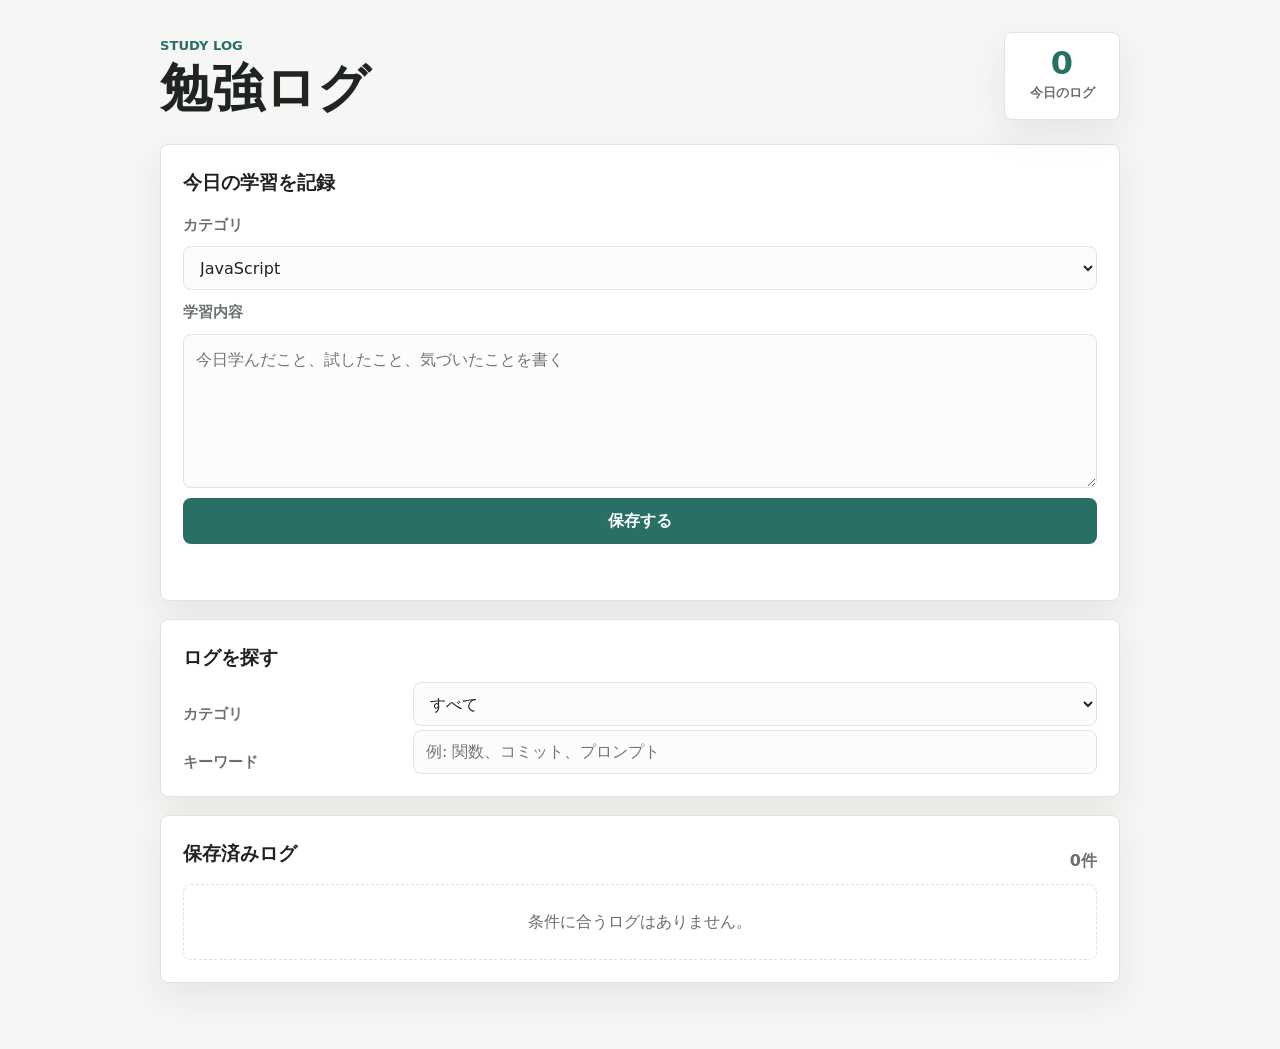
==== index.html @ d8c9ed02 "first commit" ====
<!DOCTYPE html>
<html lang="ja">
<head>
  <meta charset="UTF-8">
  <meta name="viewport" content="width=device-width, initial-scale=1.0">
  <title>勉強ログ</title>
  <link rel="stylesheet" href="style.css">
</head>
<body>
  <main class="app-shell">
    <header class="app-header">
      <div>
        <p class="eyebrow">Study Log</p>
        <h1>勉強ログ</h1>
      </div>
      <section class="today-count" aria-label="今日学んだ数">
        <span id="todayCount">0</span>
        <small>今日のログ</small>
      </section>
    </header>

    <section class="log-form-section" aria-labelledby="formTitle">
      <h2 id="formTitle">今日の学習を記録</h2>
      <form id="logForm" class="log-form">
        <label for="categoryInput">カテゴリ</label>
        <select id="categoryInput" name="category" required>
          <option value="JavaScript">JavaScript</option>
          <option value="Codex">Codex</option>
          <option value="Git">Git</option>
          <option value="AI活用">AI活用</option>
          <option value="その他">その他</option>
        </select>

        <label for="contentInput">学習内容</label>
        <textarea id="contentInput" name="content" rows="5" placeholder="今日学んだこと、試したこと、気づいたことを書く" required></textarea>

        <button type="submit">保存する</button>
        <p id="formMessage" class="form-message" aria-live="polite"></p>
      </form>
    </section>

    <section class="filter-section" aria-labelledby="filterTitle">
      <h2 id="filterTitle">ログを探す</h2>
      <div class="filters">
        <label for="categoryFilter">カテゴリ</label>
        <select id="categoryFilter">
          <option value="all">すべて</option>
          <option value="JavaScript">JavaScript</option>
          <option value="Codex">Codex</option>
          <option value="Git">Git</option>
          <option value="AI活用">AI活用</option>
          <option value="その他">その他</option>
        </select>

        <label for="keywordInput">キーワード</label>
        <input id="keywordInput" type="search" placeholder="例: 関数、コミット、プロンプト">
      </div>
    </section>

    <section class="log-list-section" aria-labelledby="listTitle">
      <div class="section-heading">
        <h2 id="listTitle">保存済みログ</h2>
        <span id="resultCount" class="result-count">0件</span>
      </div>
      <div id="logList" class="log-list"></div>
    </section>
  </main>

  <script src="js/storage.js"></script>
  <script src="js/render.js"></script>
  <script src="js/app.js"></script>
</body>
</html>
---- style.css ----
:root {
  --bg: #f6f7f4;
  --surface: #ffffff;
  --text: #202421;
  --muted: #6a716d;
  --line: #dfe4dd;
  --accent: #287065;
  --accent-dark: #1f5a51;
  --accent-soft: #e5f1ee;
  --danger: #b93838;
  --shadow: 0 14px 35px rgba(32, 36, 33, 0.08);
}

* {
  box-sizing: border-box;
}

body {
  margin: 0;
  min-height: 100vh;
  background: var(--bg);
  color: var(--text);
  font-family: system-ui, -apple-system, BlinkMacSystemFont, "Segoe UI", sans-serif;
  line-height: 1.6;
}

button,
input,
select,
textarea {
  font: inherit;
}

.app-shell {
  width: min(960px, calc(100% - 32px));
  margin: 0 auto;
  padding: 32px 0 48px;
}

.app-header {
  display: flex;
  align-items: center;
  justify-content: space-between;
  gap: 16px;
  margin-bottom: 24px;
}

.eyebrow {
  margin: 0 0 4px;
  color: var(--accent);
  font-size: 0.82rem;
  font-weight: 700;
  letter-spacing: 0;
  text-transform: uppercase;
}

h1,
h2,
p {
  margin-top: 0;
}

h1 {
  margin-bottom: 0;
  font-size: clamp(2rem, 8vw, 3.25rem);
  line-height: 1.1;
}

h2 {
  margin-bottom: 16px;
  font-size: 1.18rem;
}

.today-count {
  min-width: 116px;
  padding: 14px 16px;
  border: 1px solid var(--line);
  border-radius: 8px;
  background: var(--surface);
  box-shadow: var(--shadow);
  text-align: center;
}

.today-count span {
  display: block;
  color: var(--accent);
  font-size: 2rem;
  font-weight: 800;
  line-height: 1;
}

.today-count small {
  color: var(--muted);
  font-weight: 700;
}

.log-form-section,
.filter-section,
.log-list-section {
  margin-bottom: 18px;
  padding: 22px;
  border: 1px solid var(--line);
  border-radius: 8px;
  background: var(--surface);
  box-shadow: var(--shadow);
}

.log-form,
.filters {
  display: grid;
  gap: 10px;
}

label {
  color: var(--muted);
  font-size: 0.92rem;
  font-weight: 700;
}

select,
input,
textarea {
  width: 100%;
  border: 1px solid var(--line);
  border-radius: 8px;
  background: #fbfcfb;
  color: var(--text);
  outline: none;
}

select,
input {
  min-height: 44px;
  padding: 0 12px;
}

textarea {
  resize: vertical;
  min-height: 128px;
  padding: 12px;
}

select:focus,
input:focus,
textarea:focus {
  border-color: var(--accent);
  box-shadow: 0 0 0 3px var(--accent-soft);
}

button {
  min-height: 46px;
  border: 0;
  border-radius: 8px;
  background: var(--accent);
  color: #ffffff;
  cursor: pointer;
  font-weight: 800;
}

button:hover {
  background: var(--accent-dark);
}

.form-message {
  min-height: 1.5em;
  margin-bottom: 0;
  color: var(--accent);
  font-weight: 700;
}

.filters {
  grid-template-columns: minmax(150px, 220px) 1fr;
  align-items: end;
}

.filters label {
  grid-column: span 1;
}

.filters select,
.filters input {
  margin-top: -6px;
}

.section-heading {
  display: flex;
  align-items: center;
  justify-content: space-between;
  gap: 12px;
}

.result-count {
  color: var(--muted);
  font-weight: 700;
}

.log-list {
  display: grid;
  gap: 12px;
}

.log-card {
  border: 1px solid var(--line);
  border-radius: 8px;
  padding: 16px;
  background: #fbfcfb;
}

.log-card-header {
  display: flex;
  align-items: start;
  justify-content: space-between;
  gap: 12px;
  margin-bottom: 10px;
}

.log-meta {
  display: flex;
  flex-wrap: wrap;
  gap: 8px;
  align-items: center;
}

.category-badge {
  display: inline-flex;
  align-items: center;
  min-height: 28px;
  padding: 3px 10px;
  border-radius: 999px;
  background: var(--accent-soft);
  color: var(--accent-dark);
  font-size: 0.86rem;
  font-weight: 800;
}

.log-date {
  color: var(--muted);
  font-size: 0.9rem;
  font-weight: 700;
}

.delete-button {
  min-width: 72px;
  min-height: 36px;
  padding: 0 12px;
  background: transparent;
  color: var(--danger);
  border: 1px solid #e4c4c4;
}

.delete-button:hover {
  background: #fff1f1;
}

.log-content {
  margin-bottom: 0;
  white-space: pre-wrap;
  word-break: break-word;
}

.empty-state {
  margin: 0;
  padding: 24px;
  border: 1px dashed var(--line);
  border-radius: 8px;
  color: var(--muted);
  text-align: center;
}

@media (max-width: 720px) {
  .app-shell {
    width: min(100% - 20px, 960px);
    padding-top: 18px;
  }

  .app-header {
    align-items: stretch;
    flex-direction: column;
  }

  .today-count {
    display: flex;
    align-items: center;
    justify-content: space-between;
    text-align: left;
  }

  .log-form-section,
  .filter-section,
  .log-list-section {
    padding: 16px;
  }

  .filters {
    grid-template-columns: 1fr;
  }

  .filters select,
  .filters input {
    margin-top: 0;
  }

  .log-card-header {
    align-items: stretch;
    flex-direction: column;
  }

  .delete-button {
    width: 100%;
  }
}
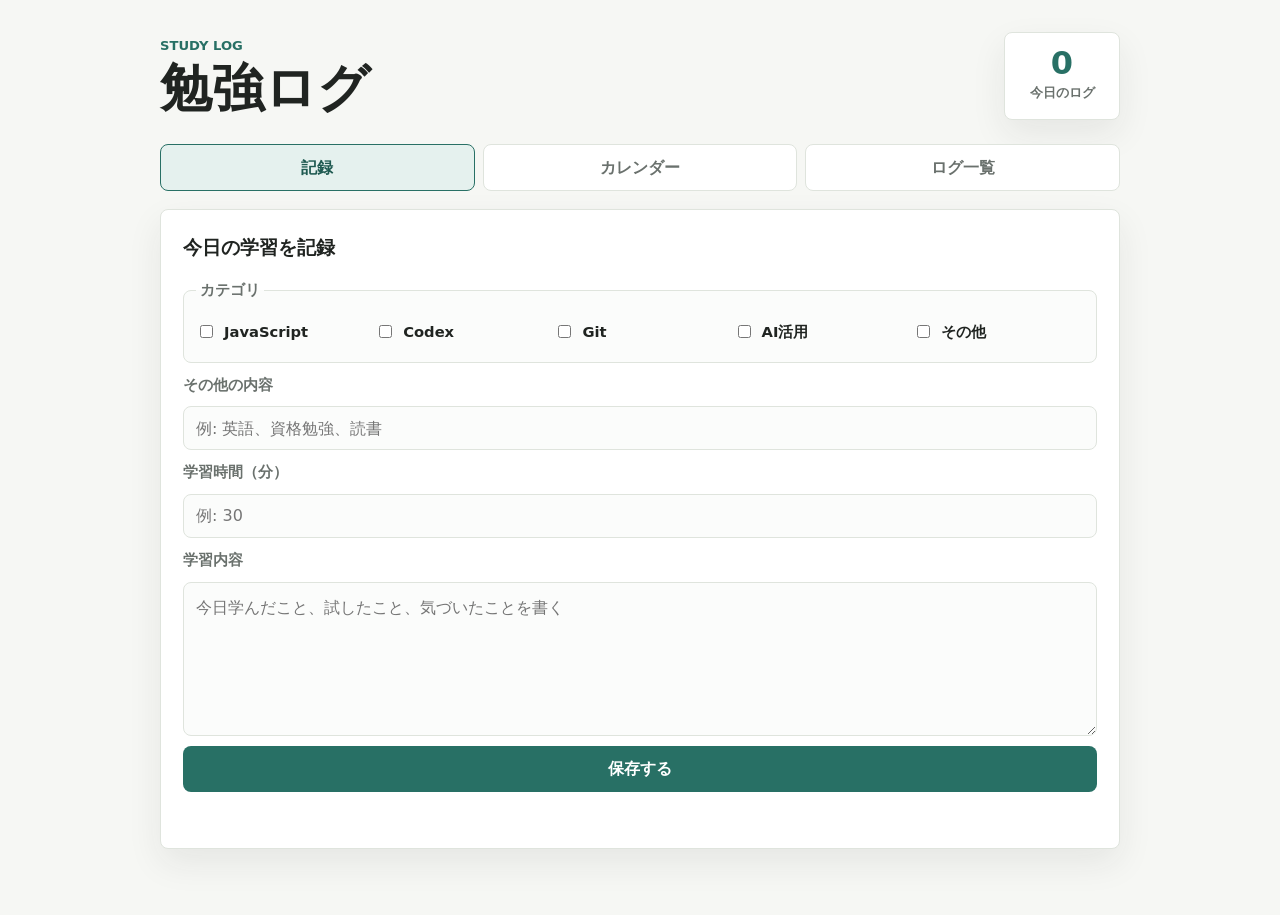
==== commit b3af1400: "3ページ追加 その他機能追加" ====
--- a/index.html
+++ b/index.html
@@ -19,17 +19,31 @@
       </section>
     </header>
 
+    <nav class="app-nav" aria-label="ページ移動">
+      <a class="active" href="index.html">記録</a>
+      <a href="calendar.html">カレンダー</a>
+      <a href="logs.html">ログ一覧</a>
+    </nav>
+
     <section class="log-form-section" aria-labelledby="formTitle">
       <h2 id="formTitle">今日の学習を記録</h2>
       <form id="logForm" class="log-form">
-        <label for="categoryInput">カテゴリ</label>
-        <select id="categoryInput" name="category" required>
-          <option value="JavaScript">JavaScript</option>
-          <option value="Codex">Codex</option>
-          <option value="Git">Git</option>
-          <option value="AI活用">AI活用</option>
-          <option value="その他">その他</option>
-        </select>
+        <fieldset class="category-field">
+          <legend>カテゴリ</legend>
+          <label><input type="checkbox" name="categories" value="JavaScript"> JavaScript</label>
+          <label><input type="checkbox" name="categories" value="Codex"> Codex</label>
+          <label><input type="checkbox" name="categories" value="Git"> Git</label>
+          <label><input type="checkbox" name="categories" value="AI活用"> AI活用</label>
+          <label><input type="checkbox" name="categories" value="その他"> その他</label>
+        </fieldset>
+
+        <div id="otherCategoryField" class="other-category-field" hidden>
+          <label for="otherCategoryInput">その他の内容</label>
+          <input id="otherCategoryInput" name="otherCategory" type="text" placeholder="例: 英語、資格勉強、読書">
+        </div>
+
+        <label for="studyMinutesInput">学習時間（分）</label>
+        <input id="studyMinutesInput" name="studyMinutes" type="number" min="0" step="5" placeholder="例: 30">
 
         <label for="contentInput">学習内容</label>
         <textarea id="contentInput" name="content" rows="5" placeholder="今日学んだこと、試したこと、気づいたことを書く" required></textarea>
@@ -38,32 +52,6 @@
         <p id="formMessage" class="form-message" aria-live="polite"></p>
       </form>
     </section>
-
-    <section class="filter-section" aria-labelledby="filterTitle">
-      <h2 id="filterTitle">ログを探す</h2>
-      <div class="filters">
-        <label for="categoryFilter">カテゴリ</label>
-        <select id="categoryFilter">
-          <option value="all">すべて</option>
-          <option value="JavaScript">JavaScript</option>
-          <option value="Codex">Codex</option>
-          <option value="Git">Git</option>
-          <option value="AI活用">AI活用</option>
-          <option value="その他">その他</option>
-        </select>
-
-        <label for="keywordInput">キーワード</label>
-        <input id="keywordInput" type="search" placeholder="例: 関数、コミット、プロンプト">
-      </div>
-    </section>
-
-    <section class="log-list-section" aria-labelledby="listTitle">
-      <div class="section-heading">
-        <h2 id="listTitle">保存済みログ</h2>
-        <span id="resultCount" class="result-count">0件</span>
-      </div>
-      <div id="logList" class="log-list"></div>
-    </section>
   </main>
 
   <script src="js/storage.js"></script>
--- a/style.css
+++ b/style.css
@@ -31,6 +31,11 @@
   font: inherit;
 }
 
+a {
+  color: inherit;
+  text-decoration: none;
+}
+
 .app-shell {
   width: min(960px, calc(100% - 32px));
   margin: 0 auto;
@@ -94,9 +99,35 @@
   font-weight: 700;
 }
 
+.app-nav {
+  display: grid;
+  grid-template-columns: repeat(3, 1fr);
+  gap: 8px;
+  margin-bottom: 18px;
+}
+
+.app-nav a {
+  min-height: 44px;
+  padding: 10px 12px;
+  border: 1px solid var(--line);
+  border-radius: 8px;
+  background: var(--surface);
+  color: var(--muted);
+  font-weight: 800;
+  text-align: center;
+}
+
+.app-nav a:hover,
+.app-nav a.active {
+  border-color: var(--accent);
+  background: var(--accent-soft);
+  color: var(--accent-dark);
+}
+
 .log-form-section,
 .filter-section,
-.log-list-section {
+.log-list-section,
+.calendar-section {
   margin-bottom: 18px;
   padding: 22px;
   border: 1px solid var(--line);
@@ -117,6 +148,7 @@
   font-weight: 700;
 }
 
+fieldset,
 select,
 input,
 textarea {
@@ -126,6 +158,44 @@
   background: #fbfcfb;
   color: var(--text);
   outline: none;
+}
+
+fieldset {
+  margin: 0;
+  padding: 12px;
+}
+
+legend {
+  padding: 0 4px;
+  color: var(--muted);
+  font-size: 0.92rem;
+  font-weight: 700;
+}
+
+.category-field {
+  display: grid;
+  grid-template-columns: repeat(auto-fit, minmax(130px, 1fr));
+  gap: 8px;
+}
+
+.category-field label {
+  display: flex;
+  align-items: center;
+  gap: 8px;
+  min-height: 36px;
+  color: var(--text);
+  font-weight: 700;
+}
+
+.category-field input {
+  width: auto;
+  min-height: auto;
+  accent-color: var(--accent);
+}
+
+.other-category-field {
+  display: grid;
+  gap: 10px;
 }
 
 select,
@@ -182,6 +252,47 @@
   margin-top: -6px;
 }
 
+.search-box {
+  position: relative;
+  margin-top: -6px;
+}
+
+.search-box input {
+  padding-right: 54px;
+}
+
+.search-button {
+  position: absolute;
+  top: 4px;
+  right: 4px;
+  display: grid;
+  place-items: center;
+  width: 38px;
+  min-height: 36px;
+  padding: 0;
+  border-radius: 7px;
+}
+
+.search-button span {
+  position: relative;
+  width: 15px;
+  height: 15px;
+  border: 2px solid #ffffff;
+  border-radius: 50%;
+}
+
+.search-button span::after {
+  position: absolute;
+  right: -7px;
+  bottom: -5px;
+  width: 8px;
+  height: 2px;
+  background: #ffffff;
+  border-radius: 999px;
+  content: "";
+  transform: rotate(45deg);
+}
+
 .section-heading {
   display: flex;
   align-items: center;
@@ -189,9 +300,27 @@
   gap: 12px;
 }
 
+.list-actions {
+  display: flex;
+  align-items: center;
+  gap: 10px;
+}
+
 .result-count {
   color: var(--muted);
   font-weight: 700;
+}
+
+.secondary-button {
+  min-height: 36px;
+  padding: 0 12px;
+  border: 1px solid var(--line);
+  background: #fbfcfb;
+  color: var(--accent-dark);
+}
+
+.secondary-button:hover {
+  background: var(--accent-soft);
 }
 
 .log-list {
@@ -204,6 +333,12 @@
   border-radius: 8px;
   padding: 16px;
   background: #fbfcfb;
+}
+
+.log-card.is-editing {
+  border-color: var(--accent);
+  background: #f1faf6;
+  box-shadow: 0 0 0 3px var(--accent-soft);
 }
 
 .log-card-header {
@@ -219,6 +354,12 @@
   flex-wrap: wrap;
   gap: 8px;
   align-items: center;
+}
+
+.card-actions {
+  display: flex;
+  align-items: center;
+  gap: 8px;
 }
 
 .category-badge {
@@ -234,6 +375,16 @@
 }
 
 .log-date {
+  color: var(--muted);
+  font-size: 0.9rem;
+  font-weight: 700;
+}
+
+.updated-date {
+  color: var(--accent-dark);
+}
+
+.study-time {
   color: var(--muted);
   font-size: 0.9rem;
   font-weight: 700;
@@ -252,6 +403,166 @@
   background: #fff1f1;
 }
 
+.edit-button,
+.cancel-edit-button {
+  min-width: 72px;
+}
+
+.edit-form {
+  display: grid;
+  gap: 10px;
+}
+
+.edit-category-field {
+  display: grid;
+  grid-template-columns: repeat(auto-fit, minmax(130px, 1fr));
+  gap: 8px;
+}
+
+.edit-category-field label {
+  display: flex;
+  align-items: center;
+  gap: 8px;
+  min-height: 36px;
+  color: var(--text);
+  font-weight: 700;
+}
+
+.edit-category-field input {
+  width: auto;
+  min-height: auto;
+  accent-color: var(--accent);
+}
+
+.edit-other-category-field {
+  display: grid;
+  gap: 10px;
+}
+
+.edit-actions {
+  display: flex;
+  gap: 10px;
+}
+
+.calendar-actions {
+  display: flex;
+  align-items: center;
+  gap: 10px;
+}
+
+.calendar-summary {
+  display: grid;
+  grid-template-columns: repeat(2, minmax(0, 1fr));
+  gap: 12px;
+  margin-bottom: 16px;
+}
+
+.calendar-summary div {
+  padding: 14px;
+  border: 1px solid var(--line);
+  border-radius: 8px;
+  background: #fbfcfb;
+}
+
+.calendar-summary span {
+  display: block;
+  color: var(--accent);
+  font-size: 1.35rem;
+  font-weight: 800;
+}
+
+.calendar-summary small {
+  color: var(--muted);
+  font-weight: 700;
+}
+
+.calendar-weekdays,
+.calendar-grid {
+  display: grid;
+  grid-template-columns: repeat(7, minmax(0, 1fr));
+  gap: 8px;
+}
+
+.calendar-weekdays {
+  margin-bottom: 8px;
+  color: var(--muted);
+  font-size: 0.86rem;
+  font-weight: 800;
+  text-align: center;
+}
+
+.calendar-day {
+  display: flex;
+  flex-direction: column;
+  justify-content: space-between;
+  min-height: 94px;
+  padding: 10px;
+  border: 1px solid var(--line);
+  border-radius: 8px;
+  background: #fbfcfb;
+}
+
+.calendar-day span {
+  font-weight: 800;
+}
+
+.calendar-day small {
+  color: var(--accent-dark);
+  font-weight: 800;
+}
+
+.calendar-day.blank {
+  visibility: hidden;
+}
+
+.calendar-day.level-0,
+.calendar-legend .level-0 {
+  background: #fbfcfb;
+}
+
+.calendar-day.level-1,
+.calendar-legend .level-1 {
+  background: #edf7f3;
+}
+
+.calendar-day.level-2,
+.calendar-legend .level-2 {
+  background: #dff0eb;
+}
+
+.calendar-day.level-3,
+.calendar-legend .level-3 {
+  background: #75b9aa;
+}
+
+.calendar-day.level-4,
+.calendar-legend .level-4 {
+  background: #287065;
+  color: #ffffff;
+}
+
+.calendar-day.level-4 small {
+  color: #ffffff;
+}
+
+.calendar-legend {
+  display: flex;
+  align-items: center;
+  justify-content: end;
+  gap: 6px;
+  margin-top: 14px;
+  color: var(--muted);
+  font-size: 0.86rem;
+  font-weight: 700;
+}
+
+.calendar-legend i {
+  width: 22px;
+  height: 22px;
+  border: 1px solid var(--line);
+  border-radius: 5px;
+}
+
 .log-content {
   margin-bottom: 0;
   white-space: pre-wrap;
@@ -287,16 +598,19 @@
 
   .log-form-section,
   .filter-section,
-  .log-list-section {
+  .log-list-section,
+  .calendar-section {
     padding: 16px;
   }
 
+  .app-nav,
   .filters {
     grid-template-columns: 1fr;
   }
 
   .filters select,
-  .filters input {
+  .filters input,
+  .search-box {
     margin-top: 0;
   }
 
@@ -305,6 +619,33 @@
     flex-direction: column;
   }
 
+  .card-actions,
+  .edit-actions {
+    align-items: stretch;
+    flex-direction: column;
+  }
+
+  .section-heading,
+  .list-actions,
+  .calendar-actions {
+    align-items: stretch;
+    flex-direction: column;
+  }
+
+  .calendar-summary {
+    grid-template-columns: 1fr;
+  }
+
+  .calendar-weekdays,
+  .calendar-grid {
+    gap: 5px;
+  }
+
+  .calendar-day {
+    min-height: 68px;
+    padding: 7px;
+  }
+
   .delete-button {
     width: 100%;
   }
